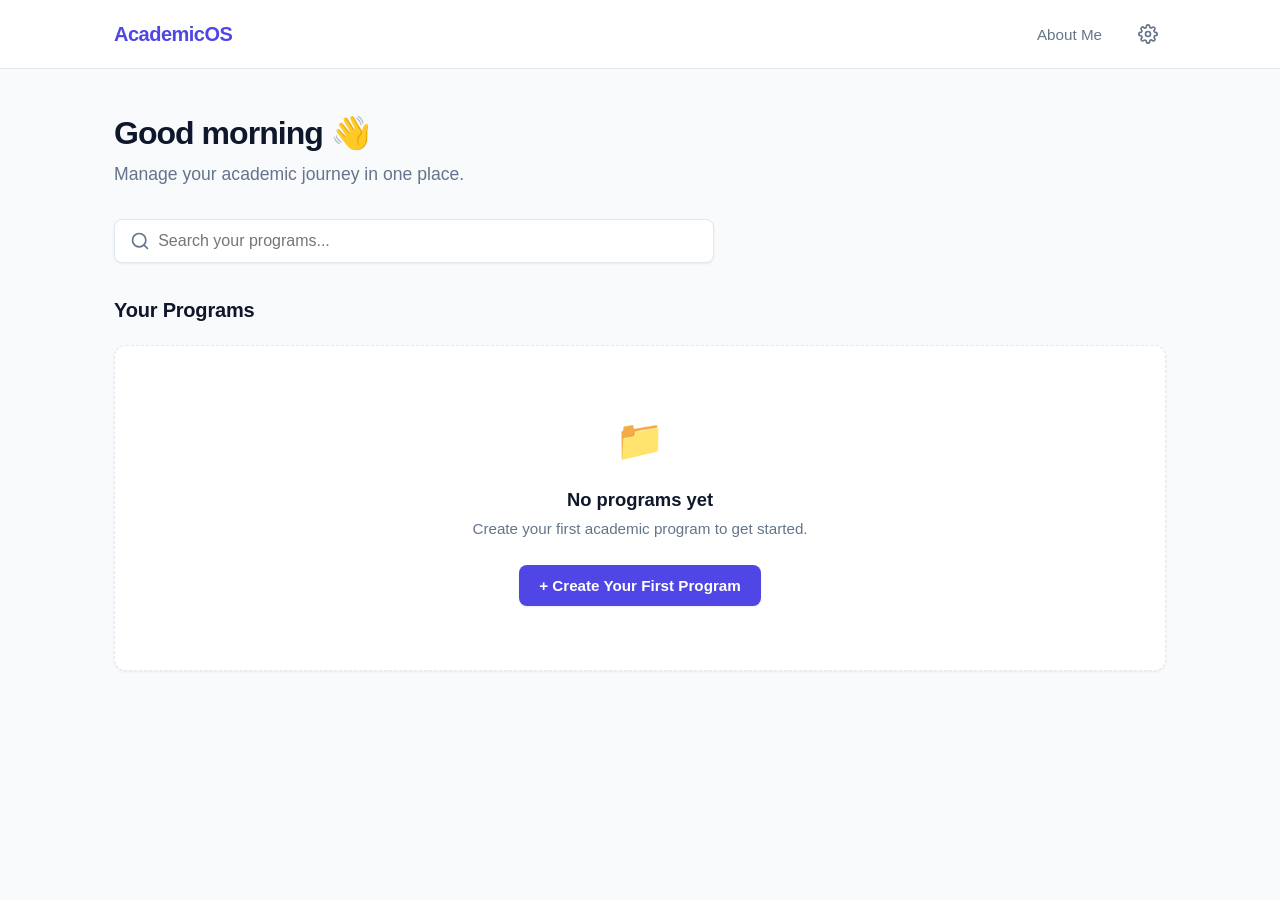
==== index.html @ 6a4a8f15 "first commit" ====
<!DOCTYPE html>
<html lang="en">
<head>
    <meta charset="UTF-8">
    <meta name="viewport" content="width=device-width, initial-scale=1.0">
    <title>AcademicOS - Academic Management Platform</title>
    <!-- Link to the external stylesheet -->
    <link rel="stylesheet" href="style.css">
</head>
<body>

    <!-- Header Navigation Section -->
    <header class="main-header">
        <div class="header-container">
            <div class="logo">
                <!-- Make logo clickable to easily go back to home view -->
                <h1 id="header-logo-click" style="cursor: pointer;">AcademicOS</h1>
            </div>
            <nav class="nav-menu">
                <button class="nav-btn" type="button">About Me</button>
                <button class="nav-btn settings-btn" type="button" aria-label="Settings">
                    <svg xmlns="http://w3.org" width="20" height="20" viewBox="0 0 24 24" fill="none" stroke="currentColor" stroke-width="2" stroke-linecap="round" stroke-linejoin="round"><circle cx="12" cy="12" r="3"></circle><path d="M19.4 15a1.65 1.65 0 0 0 .33 1.82l.06.06a2 2 0 1 1-2.83 2.83l-.06-.06a1.65 1.65 0 0 0-1.82-.33 1.65 1.65 0 0 0-1 1.51V21a2 2 0 0 1-4 0v-.09A1.65 1.65 0 0 0 9 19.4a1.65 1.65 0 0 0-1.82.33l-.06.06a2 2 0 1 1-2.83-2.83l.06-.06a1.65 1.65 0 0 0 .33-1.82 1.65 1.65 0 0 0-1.51-1H3a2 2 0 0 1 0-4h.09A1.65 1.65 0 0 0 4.6 9a1.65 1.65 0 0 0-.33-1.82l-.06-.06a2 2 0 1 1 2.83-2.83l.06.06a1.65 1.65 0 0 0 1.82.33H9a1.65 1.65 0 0 0 1-1.51V3a2 2 0 0 1 4 0v.09a1.65 1.65 0 0 0 1 1.51 1.65 1.65 0 0 0 1.82-.33l.06-.06a2 2 0 1 1 2.83 2.83l-.06.06a1.65 1.65 0 0 0-.33 1.82V9a1.65 1.65 0 0 0 1.51 1H21a2 2 0 0 1 0 4h-.09a1.65 1.65 0 0 0-1.51 1z"></path></svg>
                </button>
            </nav>
        </div>
    </header>

    <!-- VIEW A: Main Dashboard Home View Section -->
    <div id="dashboard-view">
        <main class="dashboard-container">
            <!-- Welcome Hero Section -->
            <section class="welcome-section">
                <h2 id="welcome-greeting">Welcome 👋</h2>
                <p>Manage your academic journey in one place.</p>
            </section>

            <!-- Global Search Bar Area -->
            <section class="search-section">
                <div class="search-wrapper">
                    <svg class="search-icon" xmlns="http://w3.org" width="20" height="20" viewBox="0 0 24 24" fill="none" stroke="currentColor" stroke-width="2" stroke-linecap="round" stroke-linejoin="round"><circle cx="11" cy="11" r="8"></circle><line x1="21" y1="21" x2="16.65" y2="16.65"></line></svg>
                    <input type="text" id="search-bar" placeholder="Search your programs..." aria-label="Search programs">
                </div>
            </section>

            <!-- Programs Display Area -->
            <section class="programs-section">
                <div class="section-header">
                    <h3 class="section-title">Your Programs</h3>
                    <!-- Global create button shown only when programs exist in grid layout -->
                    <button class="primary-btn hidden" id="global-create-btn" type="button">+ Create Program</button>
                </div>
                
                <!-- Empty State Card Container -->
                <div class="empty-state-card" id="empty-state">
                    <div class="empty-state-icon">📁</div>
                    <h4>No programs yet</h4>
                    <p>Create your first academic program to get started.</p>
                    <button class="primary-btn open-modal-trigger" type="button">+ Create Your First Program</button>
                </div>

                <!-- Dynamic Program Grid Area -->
                <div class="programs-grid hidden" id="programs-grid"></div>
            </section>
        </main>
    </div>

    <!-- VIEW B: Dedicated Inner Program Workspace View (New Phase 3 Section) -->
    <div id="program-view" class="hidden">
        <main class="dashboard-container">
            
            <!-- Back Button Navigation Layout Row -->
            <nav class="breadcrumb-nav">
                <button type="button" class="back-link-btn" id="program-back-btn">
                    <svg xmlns="http://w3.org" width="16" height="16" viewBox="0 0 24 24" fill="none" stroke="currentColor" stroke-width="2.5" stroke-linecap="round" stroke-linejoin="round"><line x1="19" y1="12" x2="5" y2="12"></line><polyline points="12 19 5 12 12 5"></polyline></svg>
                    Back to Programs
                </button>
            </nav>

            <!-- Program Title Display Meta Section -->
            <section class="program-hero-header">
                <div>
                    <h2 id="view-program-name">Program Title Placeholder</h2>
                    <span id="view-program-years-count" class="program-meta-badge">0 Academic Years</span>
                </div>
            </section>

            <!-- Dashboard Progress Block Summary Cards -->
            <section class="progress-hero-section">
                <div class="progress-summary-card">
                    <div class="progress-summary-details">
                        <h4>Academic Progress</h4>
                        <p id="progress-summary-counter">0 / 0 Years Completed</p>
                    </div>
                    <div class="progress-summary-meter">
                        <span class="progress-percentage-text" id="progress-summary-pct">0%</span>
                        <div class="progress-bar-track">
                            <div class="progress-bar-fill" id="progress-summary-bar"></div>
                        </div>
                    </div>
                </div>
            </section>

            <!-- Structural Container for the Years Accordion List -->
            <section class="years-accordion-section">
                <h3 class="section-title">Academic Timeline</h3>
                <div class="accordion-container" id="years-accordion-container"></div>
            </section>

        </main>
    </div>

    <!-- Interactive Program Form Modal Overlay (Shared for Create/Edit Actions) -->
    <div class="modal-overlay hidden" id="program-modal">
        <div class="modal-content">
            <h3 id="modal-title">Create Program</h3>
            <form id="program-form" novalidate>
                <input type="hidden" id="program-id">
                
                <div class="form-group">
                    <label for="program-name">Program Name</label>
                    <input type="text" id="program-name" placeholder="e.g., Bachelor of Computer Science" required>
                </div>
                
                <div class="form-group">
                    <label for="program-years">Number of Years</label>
                    <input type="number" id="program-years" min="1" step="1" placeholder="e.g., 4" required>
                </div>
                
                <div class="modal-actions">
                    <button type="button" class="secondary-btn" id="modal-cancel-btn">Cancel</button>
                    <button type="submit" class="primary-btn" id="modal-submit-btn">Create Program</button>
                </div>
            </form>
        </div>
    </div>

    <!-- Link to external Vanilla JavaScript file -->
    <script src="script.js"></script>
</body>
</html>
---- style.css ----
/* Base Variables & Modern Resets */
:root {
    --bg-color: #f8fafc;
    --card-bg: #ffffff;
    --text-main: #0f172a;
    --text-muted: #64748b;
    --primary: #4f46e5;
    --primary-hover: #4338ca;
    --danger: #ef4444;
    --danger-hover: #dc2626;
    --border-color: #e2e8f0;
    --shadow-sm: 0 1px 3px rgba(0,0,0,0.05), 0 1px 2px rgba(0,0,0,0.02);
    --shadow-md: 0 4px 6px -1px rgba(0,0,0,0.05), 0 2px 4px -1px rgba(0,0,0,0.03);
    --shadow-lg: 0 10px 15px -3px rgba(0,0,0,0.05), 0 4px 6px -2px rgba(0,0,0,0.02);
    --font-family: -apple-system, BlinkMacSystemFont, "Segoe UI", Roboto, Helvetica, Arial, sans-serif;
}

* {
    margin: 0;
    padding: 0;
    box-sizing: border-box;
}

body {
    background-color: var(--bg-color);
    color: var(--text-main);
    font-family: var(--font-family);
    line-height: 1.5;
    -webkit-font-smoothing: antialiased;
}

/* Helper Utilities */
.hidden {
    display: none !important;
}

/* Header Architecture */
.main-header {
    background-color: var(--card-bg);
    border-bottom: 1px solid var(--border-color);
    position: sticky;
    top: 0;
    z-index: 100;
}

.header-container {
    max-width: 1100px;
    margin: 0 auto;
    padding: 1rem 1.5rem;
    display: flex;
    justify-content: space-between;
    align-items: center;
}

.logo h1 {
    font-size: 1.25rem;
    font-weight: 700;
    color: var(--primary);
    letter-spacing: -0.025em;
}

.nav-menu {
    display: flex;
    align-items: center;
    gap: 1rem;
}

.nav-btn {
    background: transparent;
    border: none;
    color: var(--text-muted);
    font-size: 0.95rem;
    font-weight: 500;
    cursor: pointer;
    padding: 0.5rem 0.75rem;
    border-radius: 0.375rem;
    transition: all 0.2s ease;
}

.nav-btn:hover {
    color: var(--text-main);
    background-color: var(--bg-color);
}

.settings-btn {
    display: flex;
    align-items: center;
    justify-content: center;
    padding: 0.5rem;
}

/* Layout Framework */
.dashboard-container {
    max-width: 1100px;
    margin: 0 auto;
    padding: 2.5rem 1.5rem;
    display: flex;
    flex-direction: column;
    gap: 2rem;
}

/* Welcome Section */
.welcome-section h2 {
    font-size: 2rem;
    font-weight: 700;
    letter-spacing: -0.03em;
    margin-bottom: 0.25rem;
}

.welcome-section p {
    color: var(--text-muted);
    font-size: 1.1rem;
}

/* Search Interface */
.search-section {
    max-width: 600px;
    width: 100%;
}

.search-wrapper {
    position: relative;
    display: flex;
    align-items: center;
}

.search-icon {
    position: absolute;
    left: 1rem;
    color: var(--text-muted);
    pointer-events: none;
}

.search-wrapper input {
    width: 100%;
    padding: 0.75rem 1rem 0.75rem 2.7rem;
    font-size: 1rem;
    background-color: var(--card-bg);
    border: 1px solid var(--border-color);
    border-radius: 0.5rem;
    box-shadow: var(--shadow-sm);
    outline: none;
    transition: all 0.2s ease;
}

.search-wrapper input:focus {
    border-color: var(--primary);
    box-shadow: 0 0 0 3px rgba(79, 70, 229, 0.1);
}

/* Dashboard Core Content Blocks */
.section-header {
    display: flex;
    justify-content: space-between;
    align-items: center;
    margin-bottom: 1.25rem;
}

.section-title {
    font-size: 1.25rem;
    font-weight: 600;
    letter-spacing: -0.01em;
}

/* Empty State Card Element */
.empty-state-card {
    background-color: var(--card-bg);
    border: 1px dashed var(--border-color);
    border-radius: 0.75rem;
    padding: 4rem 2rem;
    text-align: center;
    box-shadow: var(--shadow-sm);
    display: flex;
    flex-direction: column;
    align-items: center;
    justify-content: center;
}

.empty-state-icon {
    font-size: 2.5rem;
    margin-bottom: 1rem;
}

.empty-state-card h4 {
    font-size: 1.15rem;
    font-weight: 600;
    margin-bottom: 0.25rem;
}

.empty-state-card p {
    color: var(--text-muted);
    font-size: 0.95rem;
    margin-bottom: 1.5rem;
}

/* Program Grid Layout */
.programs-grid {
    display: grid;
    grid-template-columns: repeat(auto-fill, minmax(320px, 1fr));
    gap: 1.5rem;
}

/* Individual Program Card Design */
.program-card {
    background-color: var(--card-bg);
    border: 1px solid var(--border-color);
    border-radius: 0.75rem;
    padding: 1.5rem;
    box-shadow: var(--shadow-sm);
    display: flex;
    flex-direction: column;
    justify-content: space-between;
    gap: 1.25rem;
    transition: transform 0.2s ease, box-shadow 0.2s ease;
}

.program-card:hover {
    transform: translateY(-2px);
    box-shadow: var(--shadow-md);
}

.program-info h4 {
    font-size: 1.2rem;
    font-weight: 600;
    letter-spacing: -0.02em;
    margin-bottom: 0.25rem;
    color: var(--text-main);
}

.program-badge {
    display: inline-block;
    background-color: var(--bg-color);
    color: var(--text-muted);
    font-size: 0.85rem;
    font-weight: 500;
    padding: 0.2rem 0.6rem;
    border-radius: 0.25rem;
    border: 1px solid var(--border-color);
}

.program-progress-container {
    display: flex;
    flex-direction: column;
    gap: 0.35rem;
}

.progress-label-wrapper {
    display: flex;
    justify-content: space-between;
    font-size: 0.85rem;
    font-weight: 500;
    color: var(--text-muted);
}

.progress-bar-track {
    width: 100%;
    height: 6px;
    background-color: var(--border-color);
    border-radius: 3px;
    overflow: hidden;
}

.progress-bar-fill {
    width: 0%;
    height: 100%;
    background-color: var(--primary);
    transition: width 0.3s cubic-bezier(0.4, 0, 0.2, 1);
}

.program-card-actions {
    display: flex;
    align-items: center;
    justify-content: flex-end;
    gap: 0.75rem;
    border-top: 1px solid var(--border-color);
    padding-top: 1rem;
    margin-top: 0.25rem;
}

.action-link-btn {
    background: transparent;
    border: none;
    font-size: 0.9rem;
    font-weight: 500;
    cursor: pointer;
    color: var(--text-muted);
    transition: color 0.15s ease;
}

.action-link-btn:hover {
    color: var(--text-main);
}

.action-link-btn.open-action {
    color: var(--primary);
    font-weight: 600;
    margin-right: auto;
}

.action-link-btn.open-action:hover {
    color: var(--primary-hover);
}

.action-link-btn.delete-action:hover {
    color: var(--danger);
}

.search-empty-msg {
    grid-column: 1 / -1;
    text-align: center;
    padding: 3rem 1rem;
    color: var(--text-muted);
    background-color: var(--card-bg);
    border: 1px solid var(--border-color);
    border-radius: 0.75rem;
}

/* Phase 3: Workspace View Design Architecture */
.breadcrumb-nav {
    display: flex;
    align-items: center;
}

.back-link-btn {
    background: transparent;
    border: none;
    color: var(--text-muted);
    font-size: 0.9rem;
    font-weight: 600;
    cursor: pointer;
    display: inline-flex;
    align-items: center;
    gap: 0.5rem;
    transition: color 0.15s ease;
}

.back-link-btn:hover {
    color: var(--primary);
}

.program-hero-header h2 {
    font-size: 2.25rem;
    font-weight: 800;
    letter-spacing: -0.04em;
    margin-bottom: 0.35rem;
    color: var(--text-main);
}

.program-meta-badge {
    display: inline-block;
    background-color: #e0e7ff;
    color: var(--primary);
    font-size: 0.85rem;
    font-weight: 600;
    padding: 0.25rem 0.75rem;
    border-radius: 9999px;
}

/* Phase 3: Progress Hero Segment Styles */
.progress-summary-card {
    background-color: var(--card-bg);
    border: 1px solid var(--border-color);
    border-radius: 0.75rem;
    padding: 1.5rem;
    box-shadow: var(--shadow-sm);
    display: flex;
    justify-content: space-between;
    align-items: center;
    gap: 2rem;
}

.progress-summary-details h4 {
    font-size: 1rem;
    font-weight: 600;
    color: var(--text-muted);
    text-transform: uppercase;
    letter-spacing: 0.05em;
    margin-bottom: 0.15rem;
}

.progress-summary-details p {
    font-size: 1.4rem;
    font-weight: 700;
    color: var(--text-main);
    letter-spacing: -0.02em;
}

.progress-summary-meter {
    flex: 1;
    max-width: 320px;
    display: flex;
    flex-direction: column;
    align-items: flex-end;
    gap: 0.35rem;
}

.progress-percentage-text {
    font-size: 1.4rem;
    font-weight: 800;
    color: var(--primary);
}

/* Phase 3: Collapsible Year Accordion Design Pattern */
.accordion-container {
    display: flex;
    flex-direction: column;
    gap: 0.75rem;
}

.accordion-item {
    background-color: var(--card-bg);
    border: 1px solid var(--border-color);
    border-radius: 0.5rem;
    overflow: hidden;
    box-shadow: var(--shadow-sm);
    transition: border-color 0.2s ease;
}

.accordion-item:hover {
    border-color: #cbd5e1;
}

.accordion-trigger-button {
    width: 100%;
    background: transparent;
    border: none;
    padding: 1.25rem 1.5rem;
    display: flex;
    align-items: center;
    justify-content: space-between;
    cursor: pointer;
    text-align: left;
}

.accordion-title-block {
    display: flex;
    align-items: center;
    gap: 0.75rem;
}

.accordion-icon-marker {
    font-size: 0.8rem;
    color: var(--text-muted);
    transition: transform 0.2s cubic-bezier(0.4, 0, 0.2, 1);
    display: inline-block;
    width: 12px;
}

.accordion-item.expanded .accordion-icon-marker {
    transform: rotate(90deg);
}

.accordion-title-block h4 {
    font-size: 1.15rem;
    font-weight: 700;
    color: var(--text-main);
}

.accordion-title-block .course-count-badge {
    background-color: var(--bg-color);
    color: var(--text-muted);
    font-size: 0.8rem;
    font-weight: 500;
    padding: 0.15rem 0.5rem;
    border-radius: 0.25rem;
    border: 1px solid var(--border-color);
}

/* Phase 3: Inline GPA Checkbox Wrapper Treatment */
.accordion-gpa-toggle {
    display: flex;
    align-items: center;
    gap: 0.5rem;
    font-size: 0.85rem;
    font-weight: 600;
    color: var(--text-muted);
    cursor: pointer;
    padding: 0.35rem 0.65rem;
    border-radius: 0.375rem;
    transition: background-color 0.15s ease;
}

.accordion-gpa-toggle:hover {
    background-color: var(--bg-color);
    color: var(--text-main);
}
    
    .accordion-gpa-toggle input[type="checkbox"] {
        accent-color: var(--primary);
        cursor: pointer;
        width: 15px;
        height: 15px;
    }
    
    /* Accordion Expandable Panel Contents Container */
    .accordion-panel {
        display: none;
        border-top: 1px solid var(--border-color);
        background-color: #fcfcfd;padding: 2rem 1.5rem;
    }
    .accordion-item.expanded .accordion-panel {
        display: block;
    }
    
    /* Content Layout inside Inner Panels */
    
    .year-empty-state {
        display: flex;
        flex-direction: column;
        align-items: center;
        justify-content: center;
        text-align: center;
        gap: 0.5rem;
    }
    
    .year-empty-state p {
        color: var(--text-muted);font-size: 0.95rem;
    }
    
    /* Placeholder Action Triggers for Phase 5 Prep Work */
    
    .placeholder-add-course-btn {
        background-color: #ffffff;color: var(--text-muted);
        border: 1px dashed var(--border-color);
        padding: 0.6rem 1.2rem;
        font-size: 0.9rem;
        font-weight: 600;
        border-radius: 0.375rem;
        cursor: not-allowed;
        margin-top: 0.5rem;
        transition: all 0.2s ease;
    }
    
    .placeholder-add-course-btn:hover {border-color: var(--text-muted);
        color: var(--text-main);
    }
    
    /* Reusable Interactive Elements Buttons */
    .primary-btn {
        background-color: var(--primary);
        color: #ffffff;
        border: none;
        padding: 0.75rem 1.25rem;
        font-size: 0.95rem;
        font-weight: 600;
        border-radius: 0.5rem;
        cursor: pointer;
        box-shadow: var(--shadow-sm);
        transition: background-color 0.2s ease, transform 0.1s ease;
    }
    
    .primary-btn:hover {
        background-color: var(--primary-hover);
    }
    
    .primary-btn:active {
        transform: scale(0.98);
    }
    
    .secondary-btn {
        background-color: #ffffff;
        color: var(--text-main);border: 1px solid var(--border-color);
        padding: 0.75rem 1.25rem;
        font-size: 0.95rem;
        font-weight: 600;
        border-radius: 0.5rem;
        cursor: pointer;
        transition: all 0.2s ease;
    }
    
    .secondary-btn:hover 
    {background-color: var(--bg-color);
        border-color: var(--text-muted);
    }
        
    /* Modal Interactive Layout System */
    .modal-overlay {
        position: fixed;
        top: 0;
        left: 0;
        right: 0;
        bottom: 0;
        background-color: rgba(15, 23, 42, 0.4);
        backdrop-filter: blur(4px);
        display: flex;
        align-items: center;
        justify-content: center;
        z-index: 1000;
        padding: 1rem;
    }
    
    .modal-content {
        background-color: var(--card-bg);
        border-radius: 0.75rem;
        width: 100%;
        max-width: 480px;
        padding: 2rem;
        box-shadow: var(--shadow-lg);
        animation: modalReveal 0.25s cubic-bezier(0.16, 1, 0.3, 1);
    }
    
    @keyframes modalReveal {
        from { 
            transform: translateY(10px); 
            opacity: 0;
         }
        to { 
            transform: translateY(0);
            opacity: 1;
         }
        }
    .modal-content h3 {
        font-size: 1.35rem;
        font-weight: 700;
        margin-bottom: 1.5rem;
        letter-spacing: -0.02em;
    }
    
    .form-group {
        display: flex;
        flex-direction: column;
        gap: 0.5rem;
        margin-bottom: 1.25rem;
    }
    
    .form-group label {
        font-size: 0.9rem;
        font-weight: 600;
        color: var(--text-main);
    }
    .form-group input {
    width: 100%;
    padding: 0.65rem 0.85rem;
    font-size: 0.95rem;
    border: 1px solid var(--border-color);
    border-radius: 0.375rem;
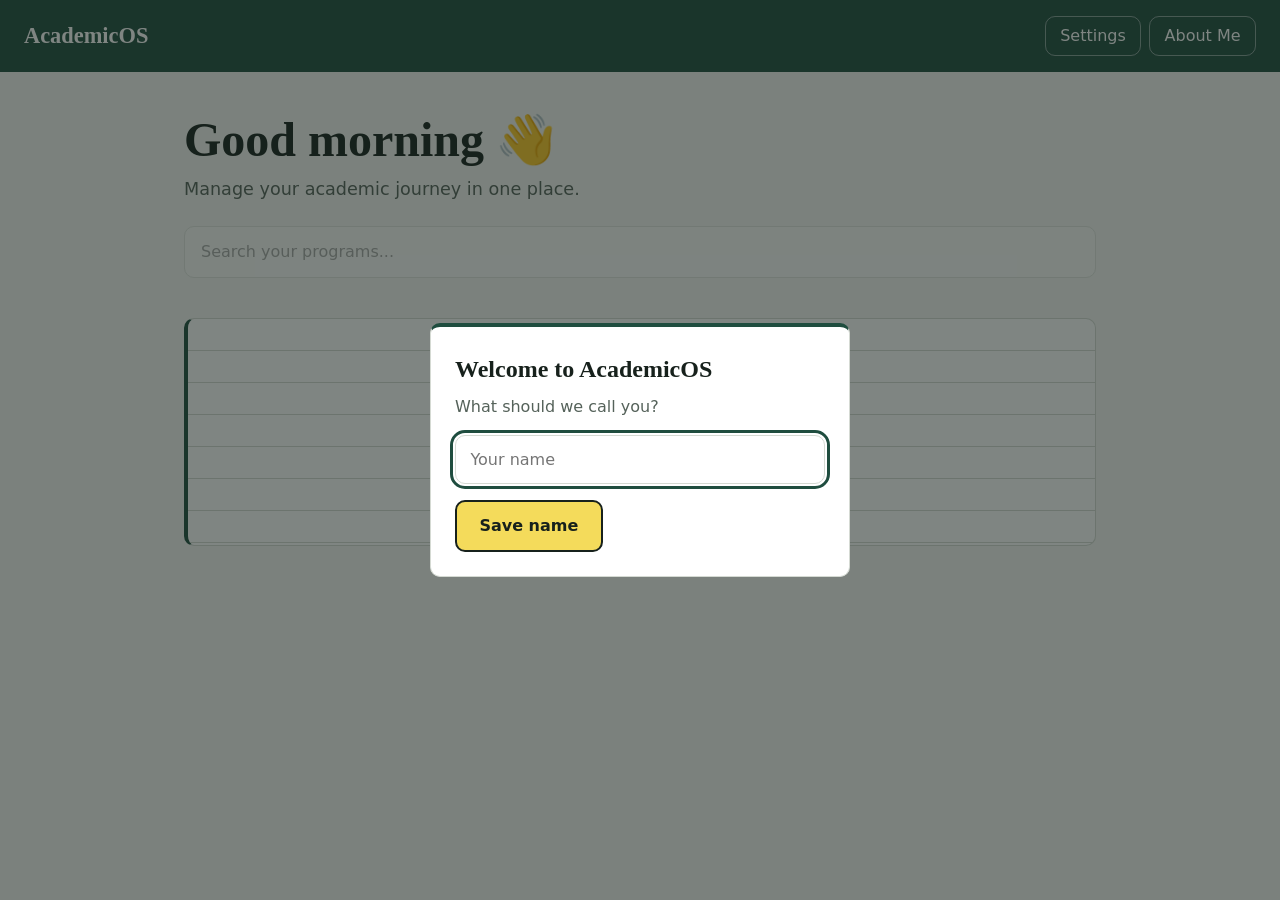
==== commit 17f47d66: "UI update, functionality improved, fixed a few js bugs" ====
--- a/index.html
+++ b/index.html
@@ -1,140 +1,155 @@
 <!DOCTYPE html>
 <html lang="en">
 <head>
-    <meta charset="UTF-8">
-    <meta name="viewport" content="width=device-width, initial-scale=1.0">
-    <title>AcademicOS - Academic Management Platform</title>
-    <!-- Link to the external stylesheet -->
-    <link rel="stylesheet" href="style.css">
+  <meta charset="UTF-8">
+  <meta name="viewport" content="width=device-width, initial-scale=1">
+  <title>AcademicOS</title>
+  <link rel="stylesheet" href="css/style.css">
+
+  <!-- ERROR CATCHER (inline on purpose: it still works even if a script file
+       is missing or broken). Script-loading failures and JavaScript errors are
+       shown in the red box at the top of the page instead of being hidden. -->
+  <script>
+    (function () {
+      var problems = [];
+      function show() {
+        var box = document.getElementById("boot-problems");
+        if (!box) return;
+        box.hidden = problems.length === 0;
+        box.textContent = problems.length ? "PROBLEMS FOUND:\n" + problems.join("\n") : "";
+      }
+      window.addEventListener("error", function (event) {
+        var target = event.target;
+        if (target && target.tagName === "SCRIPT") {
+          problems.push("Could not load file: " + target.getAttribute("src"));
+        } else {
+          var file = String(event.filename || "").split("/").pop();
+          problems.push("JavaScript error: " + event.message + " (" + file + ", line " + event.lineno + ")");
+        }
+        show();
+      }, true);
+      window.AcademicOSBoot = { problems: problems, show: show };
+    })();
+  </script>
 </head>
 <body>
 
-    <!-- Header Navigation Section -->
-    <header class="main-header">
-        <div class="header-container">
-            <div class="logo">
-                <!-- Make logo clickable to easily go back to home view -->
-                <h1 id="header-logo-click" style="cursor: pointer;">AcademicOS</h1>
-            </div>
-            <nav class="nav-menu">
-                <button class="nav-btn" type="button">About Me</button>
-                <button class="nav-btn settings-btn" type="button" aria-label="Settings">
-                    <svg xmlns="http://w3.org" width="20" height="20" viewBox="0 0 24 24" fill="none" stroke="currentColor" stroke-width="2" stroke-linecap="round" stroke-linejoin="round"><circle cx="12" cy="12" r="3"></circle><path d="M19.4 15a1.65 1.65 0 0 0 .33 1.82l.06.06a2 2 0 1 1-2.83 2.83l-.06-.06a1.65 1.65 0 0 0-1.82-.33 1.65 1.65 0 0 0-1 1.51V21a2 2 0 0 1-4 0v-.09A1.65 1.65 0 0 0 9 19.4a1.65 1.65 0 0 0-1.82.33l-.06.06a2 2 0 1 1-2.83-2.83l.06-.06a1.65 1.65 0 0 0 .33-1.82 1.65 1.65 0 0 0-1.51-1H3a2 2 0 0 1 0-4h.09A1.65 1.65 0 0 0 4.6 9a1.65 1.65 0 0 0-.33-1.82l-.06-.06a2 2 0 1 1 2.83-2.83l.06.06a1.65 1.65 0 0 0 1.82.33H9a1.65 1.65 0 0 0 1-1.51V3a2 2 0 0 1 4 0v.09a1.65 1.65 0 0 0 1 1.51 1.65 1.65 0 0 0 1.82-.33l.06-.06a2 2 0 1 1 2.83 2.83l-.06.06a1.65 1.65 0 0 0-.33 1.82V9a1.65 1.65 0 0 0 1.51 1H21a2 2 0 0 1 0 4h-.09a1.65 1.65 0 0 0-1.51 1z"></path></svg>
-                </button>
-            </nav>
-        </div>
-    </header>
+  <pre class="boot-problems" id="boot-problems" role="alert" hidden></pre>
 
-    <!-- VIEW A: Main Dashboard Home View Section -->
-    <div id="dashboard-view">
-        <main class="dashboard-container">
-            <!-- Welcome Hero Section -->
-            <section class="welcome-section">
-                <h2 id="welcome-greeting">Welcome 👋</h2>
-                <p>Manage your academic journey in one place.</p>
-            </section>
+  <!-- Skip link: lets keyboard users jump past the header. -->
+  <a class="skip-link" href="#main">Skip to content</a>
 
-            <!-- Global Search Bar Area -->
-            <section class="search-section">
-                <div class="search-wrapper">
-                    <svg class="search-icon" xmlns="http://w3.org" width="20" height="20" viewBox="0 0 24 24" fill="none" stroke="currentColor" stroke-width="2" stroke-linecap="round" stroke-linejoin="round"><circle cx="11" cy="11" r="8"></circle><line x1="21" y1="21" x2="16.65" y2="16.65"></line></svg>
-                    <input type="text" id="search-bar" placeholder="Search your programs..." aria-label="Search programs">
-                </div>
-            </section>
+  <header class="site-header">
+    <a class="logo" href="index.html">AcademicOS</a>
+    <nav class="site-nav" aria-label="Main">
+      <button type="button" class="nav-btn" id="settings-btn">Settings</button>
+      <button type="button" class="nav-btn" id="about-btn">About Me</button>
+    </nav>
+  </header>
 
-            <!-- Programs Display Area -->
-            <section class="programs-section">
-                <div class="section-header">
-                    <h3 class="section-title">Your Programs</h3>
-                    <!-- Global create button shown only when programs exist in grid layout -->
-                    <button class="primary-btn hidden" id="global-create-btn" type="button">+ Create Program</button>
-                </div>
-                
-                <!-- Empty State Card Container -->
-                <div class="empty-state-card" id="empty-state">
-                    <div class="empty-state-icon">📁</div>
-                    <h4>No programs yet</h4>
-                    <p>Create your first academic program to get started.</p>
-                    <button class="primary-btn open-modal-trigger" type="button">+ Create Your First Program</button>
-                </div>
+  <main id="main" class="container">
 
-                <!-- Dynamic Program Grid Area -->
-                <div class="programs-grid hidden" id="programs-grid"></div>
-            </section>
-        </main>
+    <!-- Welcome: the greeting text is filled in by ui-home.js. -->
+    <section class="welcome" aria-labelledby="greeting">
+      <h1 id="greeting">Good day 👋</h1>
+      <p class="tagline">Manage your academic journey in one place.</p>
+    </section>
+
+    <!-- Search + new program button -->
+    <div class="search-row">
+      <div class="search">
+        <label class="visually-hidden" for="program-search">Search your programs</label>
+        <input type="search" id="program-search" placeholder="Search your programs...">
+      </div>
+      <button type="button" class="btn-primary" id="new-program-btn">+ New Program</button>
     </div>
 
-    <!-- VIEW B: Dedicated Inner Program Workspace View (New Phase 3 Section) -->
-    <div id="program-view" class="hidden">
-        <main class="dashboard-container">
-            
-            <!-- Back Button Navigation Layout Row -->
-            <nav class="breadcrumb-nav">
-                <button type="button" class="back-link-btn" id="program-back-btn">
-                    <svg xmlns="http://w3.org" width="16" height="16" viewBox="0 0 24 24" fill="none" stroke="currentColor" stroke-width="2.5" stroke-linecap="round" stroke-linejoin="round"><line x1="19" y1="12" x2="5" y2="12"></line><polyline points="12 19 5 12 12 5"></polyline></svg>
-                    Back to Programs
-                </button>
-            </nav>
+    <section class="programs" aria-labelledby="programs-heading">
+      <h2 class="visually-hidden" id="programs-heading">Your programs</h2>
 
-            <!-- Program Title Display Meta Section -->
-            <section class="program-hero-header">
-                <div>
-                    <h2 id="view-program-name">Program Title Placeholder</h2>
-                    <span id="view-program-years-count" class="program-meta-badge">0 Academic Years</span>
-                </div>
-            </section>
+      <!-- Program cards are rendered into this grid by ui-home.js. -->
+      <div class="programs-grid" id="programs-grid" hidden></div>
 
-            <!-- Dashboard Progress Block Summary Cards -->
-            <section class="progress-hero-section">
-                <div class="progress-summary-card">
-                    <div class="progress-summary-details">
-                        <h4>Academic Progress</h4>
-                        <p id="progress-summary-counter">0 / 0 Years Completed</p>
-                    </div>
-                    <div class="progress-summary-meter">
-                        <span class="progress-percentage-text" id="progress-summary-pct">0%</span>
-                        <div class="progress-bar-track">
-                            <div class="progress-bar-fill" id="progress-summary-bar"></div>
-                        </div>
-                    </div>
-                </div>
-            </section>
+      <!-- Shown when a search matches nothing. -->
+      <p class="no-results" id="no-results" role="status" hidden>No programs match your search.</p>
 
-            <!-- Structural Container for the Years Accordion List -->
-            <section class="years-accordion-section">
-                <h3 class="section-title">Academic Timeline</h3>
-                <div class="accordion-container" id="years-accordion-container"></div>
-            </section>
+      <!-- Empty state: shown when the student has no programs. -->
+      <div class="empty-state" id="empty-state">
+        <h2>No programs yet</h2>
+        <p>Create your first academic program to get started.</p>
+        <button type="button" class="btn-primary" id="create-program-btn">+ Create Your First Program</button>
+      </div>
+    </section>
 
-        </main>
+  </main>
+
+  <!-- First-run prompt: asks for the student's name once. -->
+  <dialog id="name-dialog" aria-labelledby="name-dialog-title">
+    <form id="name-form" class="dialog-body">
+      <h2 id="name-dialog-title">Welcome to AcademicOS</h2>
+      <p>What should we call you?</p>
+      <label class="visually-hidden" for="name-input">Your name</label>
+      <input type="text" id="name-input" maxlength="50" autocomplete="given-name" placeholder="Your name">
+      <p class="form-error" id="name-error" role="alert" hidden>Enter a name to continue.</p>
+      <button type="submit" class="btn-primary">Save name</button>
+    </form>
+  </dialog>
+
+  <!-- Create / Edit program form (one dialog, two modes). "novalidate" lets OUR
+       error messages show instead of the browser's default ones. -->
+  <dialog id="program-dialog" aria-labelledby="program-form-title">
+    <form id="program-form" class="dialog-body" novalidate>
+      <h2 id="program-form-title">Create a program</h2>
+
+      <div class="field">
+        <label for="program-name">Program name</label>
+        <input type="text" id="program-name" maxlength="80" autocomplete="off" placeholder="e.g. Bachelor of Computer Science">
+        <p class="form-error" id="program-name-error" role="alert" hidden></p>
+      </div>
+
+      <div class="field" id="years-field">
+        <label for="program-years">Number of academic years (1 to 8)</label>
+        <input type="number" id="program-years" min="1" max="8" step="1" value="4">
+        <p class="form-error" id="program-years-error" role="alert" hidden></p>
+      </div>
+
+      <p class="form-error" id="program-general-error" role="alert" hidden></p>
+
+      <div class="dialog-actions">
+        <button type="button" class="btn-secondary" id="program-cancel">Cancel</button>
+        <button type="submit" class="btn-primary" id="program-submit">Create program</button>
+      </div>
+    </form>
+  </dialog>
+
+  <!-- Delete confirmation -->
+  <dialog id="delete-dialog" aria-labelledby="delete-title">
+    <div class="dialog-body">
+      <h2 id="delete-title">Delete this program?</h2>
+      <p><strong id="delete-name"></strong> and all its years, courses and assessments will be permanently deleted. This cannot be undone.</p>
+      <div class="dialog-actions">
+        <button type="button" class="btn-secondary" id="delete-cancel">Cancel</button>
+        <button type="button" class="btn-danger" id="delete-confirm">Delete program</button>
+      </div>
     </div>
+  </dialog>
 
-    <!-- Interactive Program Form Modal Overlay (Shared for Create/Edit Actions) -->
-    <div class="modal-overlay hidden" id="program-modal">
-        <div class="modal-content">
-            <h3 id="modal-title">Create Program</h3>
-            <form id="program-form" novalidate>
-                <input type="hidden" id="program-id">
-                
-                <div class="form-group">
-                    <label for="program-name">Program Name</label>
-                    <input type="text" id="program-name" placeholder="e.g., Bachelor of Computer Science" required>
-                </div>
-                
-                <div class="form-group">
-                    <label for="program-years">Number of Years</label>
-                    <input type="number" id="program-years" min="1" step="1" placeholder="e.g., 4" required>
-                </div>
-                
-                <div class="modal-actions">
-                    <button type="button" class="secondary-btn" id="modal-cancel-btn">Cancel</button>
-                    <button type="submit" class="primary-btn" id="modal-submit-btn">Create Program</button>
-                </div>
-            </form>
-        </div>
+  <!-- General pop-up for "coming soon" messages. Text is filled in by app.js. -->
+  <dialog id="info-dialog" aria-labelledby="info-title">
+    <div class="dialog-body">
+      <h2 id="info-title"></h2>
+      <p id="info-message"></p>
+      <button type="button" class="btn-primary" id="info-close">Close</button>
     </div>
+  </dialog>
 
-    <!-- Link to external Vanilla JavaScript file -->
-    <script src="script.js"></script>
+  <!-- Scripts load in a fixed order: each file may only use files above it. -->
+  <script src="js/datastore.js"></script>
+  <script src="js/utils.js"></script>
+  <script src="js/years.js"></script>
+  <script src="js/programs.js"></script>
+  <script src="js/app.js"></script>
+  <script src="js/ui-home.js"></script>
+  <script>window.AcademicOSBoot.show();</script>
 </body>
 </html>
--- a/css/style.css
+++ b/css/style.css
@@ -0,0 +1,288 @@
+/* ==========================================================================
+   style.css
+   Sections: 1 Tokens | 2 Base | 3 Header | 4 Layout | 5 Components | 6 Responsive
+   ========================================================================== */
+
+/* ---------- 1. Design tokens: change a colour here, it changes everywhere ---------- */
+:root {
+  --color-paper: #f6f7f4;       /* page background */
+  --color-surface: #ffffff;     /* cards */
+  --color-ink: #17211c;         /* main text */
+  --color-muted: #55625a;       /* secondary text */
+  --color-line: #d5dad3;        /* borders */
+  --color-green: #1f4d3f;       /* brand: chalkboard green */
+  --color-highlight: #f4db5b;   /* accent: highlighter yellow */
+  --color-danger: #9b1c1c;      /* errors */
+
+  --font-heading: Georgia, "Times New Roman", serif;
+  --font-body: system-ui, -apple-system, "Segoe UI", Roboto, sans-serif;
+
+  --space-1: 0.5rem;
+  --space-2: 1rem;
+  --space-3: 1.5rem;
+  --space-4: 2.5rem;
+  --radius: 10px;
+}
+
+/* ---------- 2. Base ---------- */
+*, *::before, *::after { box-sizing: border-box; }
+
+/* Without this, a CSS "display" rule can accidentally beat the hidden attribute. */
+[hidden] { display: none !important; }
+
+body {
+  margin: 0;
+  background: var(--color-paper);
+  color: var(--color-ink);
+  font-family: var(--font-body);
+  line-height: 1.5;
+}
+
+:focus-visible {
+  outline: 3px solid var(--color-green);
+  outline-offset: 2px;
+}
+
+.visually-hidden {
+  position: absolute;
+  width: 1px; height: 1px;
+  overflow: hidden;
+  clip: rect(0 0 0 0);
+  white-space: nowrap;
+}
+
+.skip-link {
+  position: absolute;
+  left: var(--space-2);
+  top: -4rem;
+  background: var(--color-green);
+  color: #fff;
+  padding: var(--space-1) var(--space-2);
+  border-radius: var(--radius);
+}
+.skip-link:focus { top: var(--space-1); }
+
+/* Shown only if a script fails to load or crashes (see the boot catcher in index.html). */
+.boot-problems {
+  margin: 0;
+  padding: var(--space-2) var(--space-3);
+  background: #fde8e8;
+  color: #7f1616;
+  border-bottom: 3px solid var(--color-danger);
+  white-space: pre-wrap;
+  font-family: ui-monospace, Consolas, monospace;
+}
+
+/* ---------- 3. Header ---------- */
+.site-header {
+  display: flex;
+  align-items: center;
+  justify-content: space-between;
+  padding: var(--space-2) var(--space-3);
+  background: var(--color-green);
+}
+
+.logo {
+  font-family: var(--font-heading);
+  font-size: 1.4rem;
+  font-weight: 700;
+  color: #fff;
+  text-decoration: none;
+}
+
+.site-nav { display: flex; gap: var(--space-1); }
+
+.nav-btn {
+  background: transparent;
+  color: #fff;
+  border: 1px solid rgba(255, 255, 255, 0.45);
+  border-radius: var(--radius);
+  padding: 0.45rem 0.9rem;
+  font: inherit;
+  cursor: pointer;
+}
+.nav-btn:hover { background: rgba(255, 255, 255, 0.14); }
+.site-header :focus-visible { outline-color: var(--color-highlight); }
+
+/* ---------- 4. Layout ---------- */
+.container {
+  max-width: 960px;
+  margin: 0 auto;
+  padding: var(--space-4) var(--space-3);
+}
+
+.welcome { margin-bottom: var(--space-3); }
+
+.welcome h1 {
+  margin: 0 0 var(--space-1);
+  font-family: var(--font-heading);
+  font-size: clamp(2rem, 6vw, 3rem);
+  line-height: 1.15;
+}
+
+.tagline { margin: 0; color: var(--color-muted); font-size: 1.1rem; }
+
+.search { margin-bottom: var(--space-4); }
+
+.search input {
+  width: 100%;
+  padding: 0.8rem 1rem;
+  font: inherit;
+  background: var(--color-surface);
+  border: 1px solid var(--color-line);
+  border-radius: var(--radius);
+}
+.search input:disabled { opacity: 0.6; cursor: not-allowed; }
+
+/* Responsive grid: as many 260px+ columns as fit. Cards arrive in Phase 2. */
+.programs-grid {
+  display: grid;
+  grid-template-columns: repeat(auto-fill, minmax(260px, 1fr));
+  gap: var(--space-3);
+}
+
+/* ---------- 5. Components ---------- */
+
+/* Empty state: styled like a ruled notebook page, the one memorable element. */
+.empty-state {
+  text-align: center;
+  padding: var(--space-4) var(--space-3);
+  background-color: var(--color-surface);
+  background-image: repeating-linear-gradient(
+    to bottom, transparent 0, transparent 31px, var(--color-line) 31px, var(--color-line) 32px
+  );
+  border: 1px solid var(--color-line);
+  border-left: 4px solid var(--color-green);
+  border-radius: var(--radius);
+}
+
+.empty-state h2 {
+  margin: 0 0 var(--space-1);
+  font-family: var(--font-heading);
+  font-size: 1.6rem;
+}
+.empty-state p { margin: 0 0 var(--space-3); color: var(--color-muted); }
+
+.btn-primary {
+  background: var(--color-highlight);
+  color: var(--color-ink);
+  border: 2px solid var(--color-ink);
+  border-radius: var(--radius);
+  padding: 0.75rem 1.4rem;
+  font: inherit;
+  font-weight: 700;
+  cursor: pointer;
+}
+.btn-primary:hover { background: #ecd13f; }
+
+/* ---------- 6. Responsive ---------- */
+@media (max-width: 480px) {
+  .site-header { padding: var(--space-2); }
+  .container { padding: var(--space-3) var(--space-2); }
+  .logo { font-size: 1.2rem; }
+  .nav-btn { padding: 0.4rem 0.7rem; font-size: 0.9rem; }
+}
+
+/* ---------- 7. Dialogs (pop-ups) ---------- */
+dialog {
+  width: min(92vw, 420px);
+  padding: 0;
+  color: var(--color-ink);
+  background: var(--color-surface);
+  border: 1px solid var(--color-line);
+  border-top: 4px solid var(--color-green);
+  border-radius: var(--radius);
+}
+dialog::backdrop { background: rgba(23, 33, 28, 0.55); }
+
+.dialog-body { padding: var(--space-3); }
+.dialog-body h2 { margin: 0 0 var(--space-1); font-family: var(--font-heading); }
+.dialog-body p { margin: 0 0 var(--space-2); color: var(--color-muted); }
+
+.dialog-body input {
+  width: 100%;
+  margin-bottom: var(--space-2);
+  padding: 0.7rem 0.9rem;
+  font: inherit;
+  border: 1px solid var(--color-line);
+  border-radius: var(--radius);
+}
+
+.form-error { color: var(--color-danger); font-weight: 600; }
+
+/* ---------- 8. Programs: search row, cards, buttons, forms ---------- */
+.search-row {
+  display: flex;
+  gap: var(--space-2);
+  align-items: stretch;
+  margin-bottom: var(--space-4);
+}
+.search-row .search { flex: 1; margin-bottom: 0; }
+.search-row .btn-primary { white-space: nowrap; }
+
+.no-results {
+  text-align: center;
+  color: var(--color-muted);
+  padding: var(--space-4) 0;
+}
+
+.program-card {
+  display: flex;
+  flex-direction: column;
+  gap: var(--space-1);
+  padding: var(--space-3);
+  background: var(--color-surface);
+  border: 1px solid var(--color-line);
+  border-top: 4px solid var(--color-green);
+  border-radius: var(--radius);
+}
+.program-card h3 {
+  margin: 0;
+  font-family: var(--font-heading);
+  font-size: 1.25rem;
+  overflow-wrap: anywhere; /* long names wrap instead of breaking the layout */
+}
+.card-years { margin: 0; color: var(--color-muted); }
+
+.card-stats { display: flex; gap: var(--space-3); margin: var(--space-1) 0; }
+.card-stats dt { font-size: 0.8rem; color: var(--color-muted); }
+.card-stats dd { margin: 0; font-weight: 700; }
+
+.card-actions { display: flex; flex-wrap: wrap; gap: var(--space-1); margin-top: auto; }
+
+.btn-secondary {
+  background: transparent;
+  color: var(--color-ink);
+  border: 2px solid var(--color-line);
+  border-radius: var(--radius);
+  padding: 0.75rem 1.2rem;
+  font: inherit;
+  font-weight: 600;
+  cursor: pointer;
+}
+.btn-secondary:hover { border-color: var(--color-ink); }
+
+.btn-danger {
+  background: var(--color-danger);
+  color: #fff;
+  border: 2px solid var(--color-danger);
+  border-radius: var(--radius);
+  padding: 0.75rem 1.2rem;
+  font: inherit;
+  font-weight: 700;
+  cursor: pointer;
+}
+.btn-danger:hover { background: #7f1616; }
+
+.btn-small { padding: 0.4rem 0.8rem; font-size: 0.9rem; }
+
+.field { margin-bottom: var(--space-2); }
+.field label { display: block; margin-bottom: 0.35rem; font-weight: 600; }
+.field input { margin-bottom: 0.25rem; }
+.field .form-error { margin: 0; }
+
+.dialog-actions { display: flex; justify-content: flex-end; gap: var(--space-1); margin-top: var(--space-2); }
+
+@media (max-width: 480px) {
+  .search-row { flex-direction: column; }
+}
